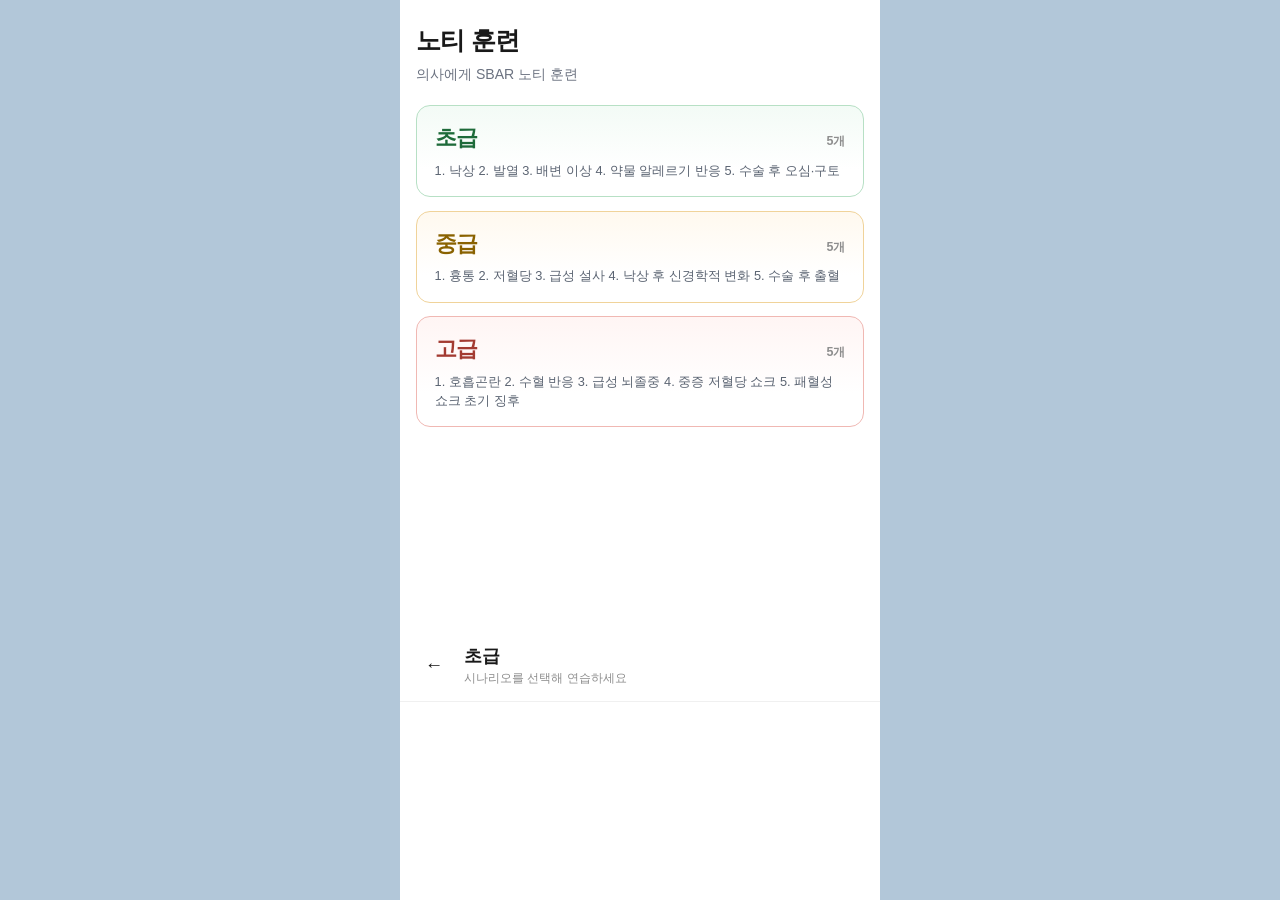
==== index.html @ 87e41dc7 "수정" ====
<!DOCTYPE html>
<html lang="ko">
<head>
  <meta charset="UTF-8" />
  <meta name="viewport" content="width=device-width, initial-scale=1.0" />
  <title>노티 훈련</title>
  <meta name="theme-color" content="#3a7bd5" />
  <meta name="application-name" content="노티 훈련" />
  <meta name="apple-mobile-web-app-capable" content="yes" />
  <meta name="apple-mobile-web-app-status-bar-style" content="default" />
  <meta name="apple-mobile-web-app-title" content="노티 훈련" />
  <link rel="manifest" href="manifest.webmanifest" />
  <link rel="icon" href="favicon.ico" sizes="any" />
  <link rel="icon" type="image/png" sizes="32x32" href="assets/icons/icon-32.png" />
  <link rel="icon" type="image/png" sizes="16x16" href="assets/icons/icon-16.png" />
  <link rel="icon" type="image/png" sizes="192x192" href="assets/icons/icon-192.png" />
  <link rel="apple-touch-icon" href="assets/apple-touch-icon.png" />
  <link rel="stylesheet" href="css/style.css" />
</head>
<body>
  <div class="app app--kakao-home">
    <!-- 메인: 제목 + 큰 난이도 탭(미리보기 포함). 시나리오 카드는 숨김 -->
    <section class="home-landing" id="homeLanding">
      <header class="home-landing__header">
        <h1 class="home-landing__title">노티 훈련</h1>
        <p class="home-landing__sub">의사에게 SBAR 노티 훈련</p>
      </header>

      <nav class="level-cards" id="levelCards" aria-label="난이도 선택">
        <button type="button" class="level-card level-card--1" data-level="1">
          <div class="level-card__top">
            <span class="level-card__label">초급</span>
            <span class="level-card__count" data-count-for="1"></span>
          </div>
          <p class="level-card__preview" data-preview-for="1"></p>
        </button>
        <button type="button" class="level-card level-card--2" data-level="2">
          <div class="level-card__top">
            <span class="level-card__label">중급</span>
            <span class="level-card__count" data-count-for="2"></span>
          </div>
          <p class="level-card__preview" data-preview-for="2"></p>
        </button>
        <button type="button" class="level-card level-card--3" data-level="3">
          <div class="level-card__top">
            <span class="level-card__label">고급</span>
            <span class="level-card__count" data-count-for="3"></span>
          </div>
          <p class="level-card__preview" data-preview-for="3"></p>
        </button>
      </nav>
    </section>

    <!-- 탭 진입 후: 시나리오 채팅방 목록 -->
    <section class="home-level" id="homeLevel" hidden>
      <header class="home-level__header">
        <button type="button" class="home-level__back" id="backToHomeBtn" aria-label="난이도 선택으로">←</button>
        <div>
          <div class="home-level__title" id="levelViewTitle">초급</div>
          <div class="home-level__sub">시나리오를 선택해 연습하세요</div>
        </div>
      </header>
      <main class="chat-room-list" id="scenarioList"></main>
    </section>
  </div>

  <script src="js/data.js?v=15"></script>
  <script src="js/chat-engine.js?v=18"></script>
  <script>
    document.addEventListener("DOMContentLoaded", () => {
      if (typeof initHomePage === "function") {
        initHomePage();
      } else if (typeof renderScenarioList === "function") {
        renderScenarioList("scenarioList");
      }
    });
  </script>
</body>
</html>
---- css/style.css ----
/* ===== 기본 ===== */
:root {
  --bg: #b2c7d9;
  --surface: #ffffff;
  --text: #191919;
  --text-muted: #8e8e8e;
  --bubble-partner: #ffffff;
  --bubble-me: #fee500;
  --accent: #3a7bd5;
  --border: #e5e5e5;
  --danger: #e74c3c;
  --success: #27ae60;
  --radius: 12px;
  --font: "Pretendard", "Apple SD Gothic Neo", "Noto Sans KR", sans-serif;
}

*,
*::before,
*::after {
  box-sizing: border-box;
  margin: 0;
  padding: 0;
}

body {
  font-family: var(--font);
  background: var(--bg);
  color: var(--text);
  min-height: 100vh;
  line-height: 1.5;
}

.app {
  max-width: 480px;
  margin: 0 auto;
  min-height: 100vh;
  background: var(--surface);
  display: flex;
  flex-direction: column;
}

﻿/* ===== index: 카톡형 채팅 목록 ===== */
.app--kakao-home { background: #fff; }
.kakao-home-header { padding: 1.1rem 1rem 0.85rem; background: #fff; border-bottom: 1px solid #f0f0f0; position: sticky; top: 0; z-index: 2; }
.kakao-home-header__top { display: flex; align-items: center; justify-content: space-between; gap: 0.75rem; }
.kakao-home-header__title { font-size: 1.35rem; font-weight: 700; letter-spacing: -0.03em; color: #191919; }
.kakao-home-header__actions { display: flex; align-items: center; gap: 0.85rem; color: #191919; }
.kakao-icon { font-size: 1.05rem; line-height: 1; opacity: 0.85; }
.kakao-home-header__sub { margin-top: 0.35rem; font-size: 0.8rem; color: #8e8e8e; }


.home-landing {
  flex: 1;
  display: flex;
  flex-direction: column;
  padding: 1.35rem 1rem 1.75rem;
  background: #fff;
}

.home-landing__header {
  margin-bottom: 1.25rem;
}

.home-landing__title {
  font-size: 1.55rem;
  font-weight: 800;
  letter-spacing: -0.03em;
  color: #191919;
}

.home-landing__sub {
  margin-top: 0.35rem;
  font-size: 0.88rem;
  color: #6b7280;
  word-break: keep-all;
}

.level-cards {
  display: flex;
  flex-direction: column;
  gap: 0.85rem;
}

.level-card {
  width: 100%;
  text-align: left;
  border: 1.5px solid #e5e7eb;
  background: #fafbfc;
  border-radius: 14px;
  padding: 1.05rem 1.1rem 1rem;
  font-family: inherit;
  color: inherit;
  cursor: pointer;
  -webkit-tap-highlight-color: transparent;
  transition: border-color 0.15s, background 0.15s, transform 0.1s;
}

.level-card:hover,
.level-card:active {
  background: #fff;
}

.level-card--1 {
  border-color: #b7e0c5;
  background: linear-gradient(180deg, #f3fbf6 0%, #fff 70%);
}
.level-card--2 {
  border-color: #f0d39a;
  background: linear-gradient(180deg, #fff9ef 0%, #fff 70%);
}
.level-card--3 {
  border-color: #f0b8b3;
  background: linear-gradient(180deg, #fff5f4 0%, #fff 70%);
}

.level-card__top {
  display: flex;
  align-items: baseline;
  justify-content: space-between;
  gap: 0.75rem;
  margin-bottom: 0.55rem;
}

.level-card__label {
  font-size: 1.35rem;
  font-weight: 800;
  letter-spacing: -0.02em;
}

.level-card--1 .level-card__label { color: #1e6b3a; }
.level-card--2 .level-card__label { color: #8a6200; }
.level-card--3 .level-card__label { color: #a33b32; }

.level-card__count {
  font-size: 0.78rem;
  font-weight: 600;
  color: #8e8e8e;
}

.level-card__preview {
  margin: 0;
  font-size: 0.8rem;
  line-height: 1.5;
  color: #5b6472;
  word-break: keep-all;
}

.home-level {
  flex: 1;
  display: flex;
  flex-direction: column;
  min-height: 0;
  background: #fff;
}

.home-level__header {
  display: flex;
  align-items: center;
  gap: 0.75rem;
  padding: 0.85rem 1rem;
  border-bottom: 1px solid #f0f0f0;
  position: sticky;
  top: 0;
  background: #fff;
  z-index: 2;
}

.home-level__back {
  flex-shrink: 0;
  width: 36px;
  height: 36px;
  border: none;
  border-radius: 50%;
  background: transparent;
  font-size: 1.15rem;
  cursor: pointer;
  color: #191919;
  font-family: inherit;
}

.home-level__back:hover {
  background: #f0f0f0;
}

.home-level__title {
  font-size: 1.1rem;
  font-weight: 700;
  color: #191919;
}

.home-level__sub {
  font-size: 0.75rem;
  color: #8e8e8e;
}

.chat-room-list { flex: 1; display: flex; flex-direction: column; background: #fff; padding-bottom: 1.5rem; }
.chat-room-list__empty {
  padding: 2rem 1.25rem;
  text-align: center;
  color: #8e8e8e;
  font-size: 0.9rem;
}
.chat-room { display: flex; align-items: center; gap: 0.85rem; width: 100%; padding: 0.85rem 1rem; border: none; border-bottom: 1px solid #f5f5f5; background: #fff; text-align: left; font-family: inherit; color: inherit; cursor: pointer; }
.chat-room:hover, .chat-room:active { background: #f7f7f7; }
.chat-room__avatar { flex-shrink: 0; width: 52px; height: 52px; border-radius: 50%; display: flex; align-items: center; justify-content: center; font-size: 1.05rem; font-weight: 700; color: #fff; letter-spacing: -0.02em; }
.chat-room__body { flex: 1; min-width: 0; }
.chat-room__top { display: flex; align-items: baseline; justify-content: space-between; gap: 0.5rem; }
.chat-room__name {
  margin-top: 0.2rem;
  font-size: 0.75rem;
  font-weight: 500;
  color: #8e8e8e;
  white-space: nowrap;
  overflow: hidden;
  text-overflow: ellipsis;
}
.chat-room__situation {
  flex-shrink: 0;
  max-width: 42%;
  font-size: 0.86rem;
  font-weight: 700;
  color: #3a7bd5;
  text-align: right;
  line-height: 1.3;
  word-break: keep-all;
}
.chat-room__preview {
  flex: 1;
  min-width: 0;
  margin-top: 0;
  display: flex;
  align-items: center;
  gap: 0.4rem;
  font-size: 0.98rem;
  font-weight: 600;
  color: #191919;
  line-height: 1.35;
}
.chat-room__preview-text {
  min-width: 0;
  white-space: nowrap;
  overflow: hidden;
  text-overflow: ellipsis;
}
.chat-room__level {
  display: inline-flex;
  align-items: center;
  flex-shrink: 0;
  padding: 0.12rem 0.4rem;
  border-radius: 4px;
  font-size: 0.65rem;
  font-weight: 700;
  letter-spacing: -0.02em;
  line-height: 1.2;
}
.chat-room__level--1 { background: #e8f5ee; color: #1e6b3a; }
.chat-room__level--2 { background: #fff4e0; color: #8a6200; }
.chat-room__level--3 { background: #fdecea; color: #a33b32; }
.chat-room__badge { flex-shrink: 0; min-width: 1.15rem; height: 1.15rem; padding: 0 0.35rem; border-radius: 999px; background: #fe4350; color: #fff; font-size: 0.68rem; font-weight: 700; display: flex; align-items: center; justify-content: center; }
.app-header { padding: 2rem 1.25rem 1.25rem; background: linear-gradient(160deg, #3a7bd5 0%, #00d2ff 100%); color: #fff; }
.brand { font-size: 1.75rem; font-weight: 700; letter-spacing: -0.02em; }
.tagline { margin-top: 0.35rem; font-size: 0.9rem; opacity: 0.9; }
.scenario-list { padding: 1rem 1.25rem 2rem; display: flex; flex-direction: column; gap: 0.75rem; flex: 1; }
.scenario-card { display: block; width: 100%; padding: 1rem 1.1rem; border: 1px solid var(--border); border-radius: var(--radius); text-decoration: none; text-align: left; font-family: inherit; color: inherit; background: var(--surface); cursor: pointer; }
.scenario-card__title { font-size: 1.05rem; font-weight: 600; }
.scenario-card__subtitle { margin-top: 0.25rem; font-size: 0.85rem; color: var(--text-muted); }

/* ===== 채팅 UI (scenario.html용 뼈대) ===== */
.chat-header {
  display: flex;
  align-items: center;
  gap: 0.75rem;
  padding: 0.75rem 1rem;
  background: var(--surface);
  border-bottom: 1px solid var(--border);
}

.chat-header__back {
  display: flex;
  align-items: center;
  justify-content: center;
  width: 36px;
  height: 36px;
  border-radius: 50%;
  color: var(--text);
  text-decoration: none;
  font-size: 1.1rem;
  flex-shrink: 0;
}

.chat-header__back:hover {
  background: #f0f0f0;
}

.scenario-prep {
  flex: 1;
  background: #f5f7fa;
  overflow-y: auto;
}

.scenario-error {
  padding: 2rem 1.25rem;
  text-align: center;
}

.scenario-error p {
  margin-bottom: 1rem;
  color: var(--text-muted);
}

.trigger-banner {
  margin: 1rem 1rem 0;
  padding: 1rem 1.1rem;
  background: #fff3cd;
  border-left: 4px solid #e6a800;
  border-radius: 8px;
}

.trigger-banner__label {
  font-size: 0.75rem;
  font-weight: 700;
  color: #8a6d00;
  letter-spacing: 0.02em;
  margin-bottom: 0.35rem;
}

.trigger-banner__text {
  font-size: 0.95rem;
  font-weight: 500;
  color: var(--text);
  word-break: keep-all;
}

.practice-history {
  margin: 0.65rem 1rem 0;
  padding: 0.75rem 0.9rem;
  background: #f0f4f8;
  border: 1px solid #d9e2ec;
  border-radius: 8px;
}

.practice-history__title {
  margin: 0 0 0.45rem;
  font-size: 0.88rem;
  font-weight: 700;
  color: #2a4a6b;
  word-break: keep-all;
}

.practice-history__list {
  list-style: none;
  margin: 0;
  padding: 0;
  max-height: 5.5rem;
  overflow-y: auto;
  -webkit-overflow-scrolling: touch;
  display: flex;
  flex-direction: column;
  gap: 0.3rem;
}

.practice-history__item {
  font-size: 0.8rem;
  color: #4a5d73;
  line-height: 1.35;
}

.chat-header__avatar {
  width: 40px;
  height: 40px;
  border-radius: 50%;
  background: #d0d0d0;
  object-fit: cover;
}

.chat-header__name {
  font-weight: 600;
  font-size: 1rem;
}

.chat-header__role {
  font-size: 0.75rem;
  color: var(--text-muted);
}

.chat-body {
  flex: 1;
  padding: 1rem;
  background: var(--bg);
  overflow-y: auto;
  display: flex;
  flex-direction: column;
  gap: 0.5rem;
}

.msg {
  display: flex;
  flex-direction: column;
  max-width: 80%;
}

.msg--partner {
  align-self: flex-start;
}

.msg--me {
  align-self: flex-end;
}

.msg__name {
  font-size: 0.72rem;
  color: #555;
  margin-bottom: 0.2rem;
  padding: 0 0.15rem;
}

.msg--me .msg__name {
  text-align: right;
}

.msg__bubble {
  padding: 0.6rem 0.85rem;
  border-radius: var(--radius);
  font-size: 0.95rem;
  word-break: keep-all;
}

.msg--partner .msg__bubble {
  background: var(--bubble-partner);
  border-top-left-radius: 4px;
}

.msg--me .msg__bubble {
  background: var(--bubble-me);
  border-top-right-radius: 4px;
}

.msg__time {
  font-size: 0.7rem;
  color: var(--text-muted);
  margin-top: 0.15rem;
  padding: 0 0.25rem;
}

.msg--me .msg__time {
  text-align: right;
}

/* 환자 상황 요약 카드 */
.context-card {
  margin: 0.5rem 0;
  padding: 0.75rem 1rem;
  background: rgba(0, 0, 0, 0.06);
  border-radius: 8px;
  font-size: 0.85rem;
  color: #444;
}

.context-card__label {
  font-weight: 600;
  margin-bottom: 0.25rem;
}

/* 선택지 */
.choices {
  padding: 0.75rem 1rem 1.25rem;
  display: flex;
  flex-direction: column;
  gap: 0.5rem;
  background: var(--surface);
  border-top: 1px solid var(--border);
}

.choice-btn {
  width: 100%;
  padding: 0.85rem 1rem;
  text-align: left;
  font-size: 0.9rem;
  font-family: inherit;
  line-height: 1.4;
  border: 1px solid var(--border);
  border-radius: var(--radius);
  background: var(--surface);
  cursor: pointer;
  transition: background 0.15s, border-color 0.15s;
}

.choice-btn:hover {
  border-color: var(--accent);
  background: #f0f7ff;
}

.choice-btn:disabled {
  opacity: 0.5;
  cursor: not-allowed;
}

/* 피드백 카드 */
.feedback-card {
  margin: 0.75rem 0;
  padding: 1rem;
  border-radius: var(--radius);
  font-size: 0.9rem;
}

.feedback-card--ok {
  background: #eafaf1;
  border-left: 4px solid var(--success);
}

.feedback-card--bad {
  background: #fdecea;
  border-left: 4px solid var(--danger);
}

.feedback-card__sbar {
  display: flex;
  gap: 0.5rem;
  margin-top: 0.5rem;
  flex-wrap: wrap;
}

.sbar-badge {
  font-size: 0.75rem;
  padding: 0.15rem 0.5rem;
  border-radius: 4px;
  background: #eee;
}

.sbar-badge--hit {
  background: #d4edda;
  color: #155724;
}

.sbar-badge--miss {
  background: #f8d7da;
  color: #721c24;
}

/* 차트 / 통화 UI 뼈대 */
.chart-panel {
  padding: 1rem;
}

.chart-panel__heading {
  font-size: 1.05rem;
  font-weight: 700;
  margin-bottom: 0.5rem;
}

.patient-banner {
  margin-bottom: 0.65rem;
  padding: 0.65rem 0.85rem;
  background: var(--surface);
  border: 1px solid var(--border);
  border-radius: 10px;
  font-size: 0.88rem;
  font-weight: 600;
  line-height: 1.4;
  word-break: keep-all;
}

.chart-cards {
  display: flex;
  flex-direction: column;
  gap: 0.5rem;
}

.chart-card {
  background: var(--surface);
  border: 1px solid var(--border);
  border-radius: 10px;
  padding: 0.65rem 0.85rem;
}

.chart-card__title {
  font-size: 0.75rem;
  font-weight: 700;
  color: var(--accent);
  margin-bottom: 0.2rem;
}

.chart-card__body {
  font-size: 0.9rem;
}

.chart-card__text {
  margin: 0;
  line-height: 1.45;
  word-break: keep-all;
}

.call-bar {
  display: flex;
  align-items: center;
  justify-content: center;
  gap: 0.5rem;
  padding: 0.6rem;
  background: #2d2d2d;
  color: #fff;
  font-size: 0.85rem;
}

.btn-primary {
  display: inline-block;
  width: 100%;
  padding: 0.85rem;
  margin-top: 0.75rem;
  border: none;
  border-radius: var(--radius);
  background: var(--accent);
  color: #fff;
  font-family: inherit;
  font-size: 0.95rem;
  font-weight: 600;
  cursor: pointer;
  text-align: center;
  text-decoration: none;
}

.btn-primary:hover {
  filter: brightness(1.05);
}
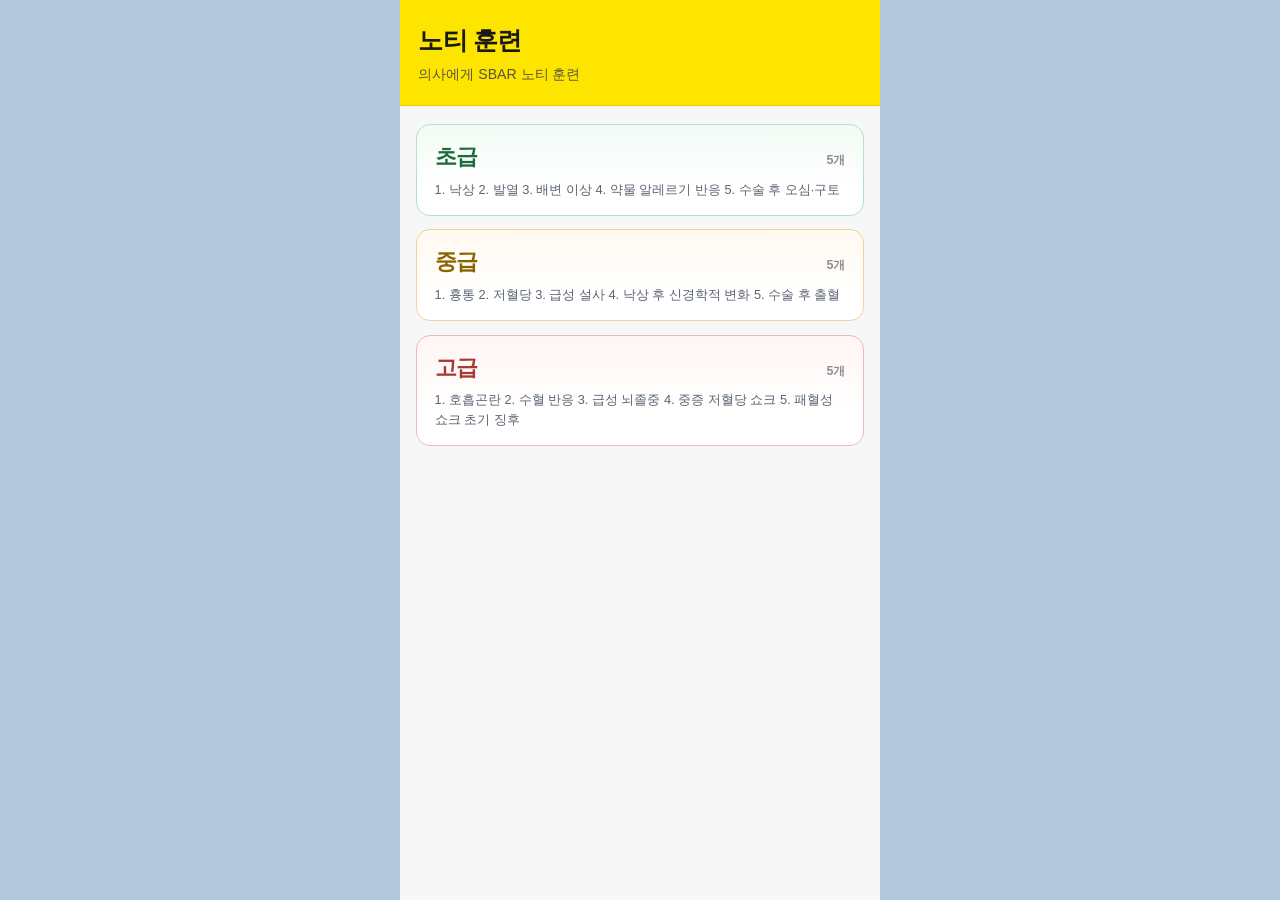
==== commit e0a67084: "수정" ====
--- a/index.html
+++ b/index.html
@@ -4,7 +4,7 @@
   <meta charset="UTF-8" />
   <meta name="viewport" content="width=device-width, initial-scale=1.0" />
   <title>노티 훈련</title>
-  <meta name="theme-color" content="#3a7bd5" />
+  <meta name="theme-color" content="#fee500" />
   <meta name="application-name" content="노티 훈련" />
   <meta name="apple-mobile-web-app-capable" content="yes" />
   <meta name="apple-mobile-web-app-status-bar-style" content="default" />
@@ -64,7 +64,7 @@
     </section>
   </div>
 
-  <script src="js/data.js?v=15"></script>
+  <script src="js/data.js?v=16"></script>
   <script src="js/chat-engine.js?v=18"></script>
   <script>
     document.addEventListener("DOMContentLoaded", () => {
--- a/css/style.css
+++ b/css/style.css
@@ -53,12 +53,15 @@
   flex: 1;
   display: flex;
   flex-direction: column;
-  padding: 1.35rem 1rem 1.75rem;
+  padding: 0;
   background: #fff;
 }
 
 .home-landing__header {
-  margin-bottom: 1.25rem;
+  margin: 0;
+  padding: 1.35rem 1.15rem 1.2rem;
+  background: #fee500;
+  border-bottom: 1px solid #e6cf00;
 }
 
 .home-landing__title {
@@ -71,7 +74,7 @@
 .home-landing__sub {
   margin-top: 0.35rem;
   font-size: 0.88rem;
-  color: #6b7280;
+  color: #5c5340;
   word-break: keep-all;
 }
 
@@ -79,6 +82,9 @@
   display: flex;
   flex-direction: column;
   gap: 0.85rem;
+  padding: 1.15rem 1rem 1.75rem;
+  background: #f7f7f7;
+  flex: 1;
 }
 
 .level-card {
@@ -151,6 +157,11 @@
   flex-direction: column;
   min-height: 0;
   background: #fff;
+}
+
+.home-landing[hidden],
+.home-level[hidden] {
+  display: none !important;
 }
 
 .home-level__header {
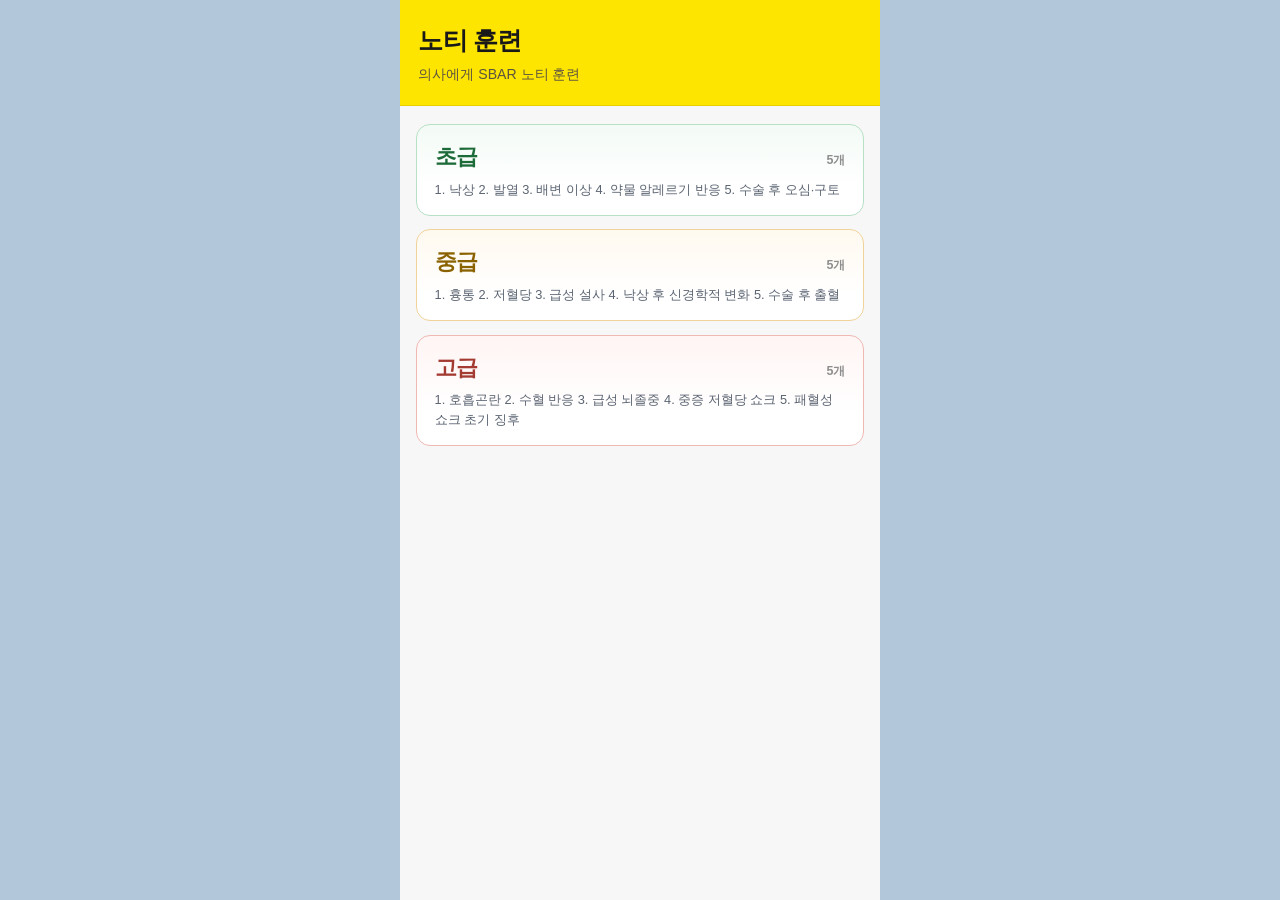
==== commit f9a23690: "수정" ====
--- a/index.html
+++ b/index.html
@@ -1,4 +1,4 @@
-<!DOCTYPE html>
+﻿<!DOCTYPE html>
 <html lang="ko">
 <head>
   <meta charset="UTF-8" />
@@ -64,8 +64,8 @@
     </section>
   </div>
 
-  <script src="js/data.js?v=16"></script>
-  <script src="js/chat-engine.js?v=18"></script>
+  <script src="js/data.js?v=20260911"></script>
+  <script src="js/chat-engine.js?v=20260911"></script>
   <script>
     document.addEventListener("DOMContentLoaded", () => {
       if (typeof initHomePage === "function") {
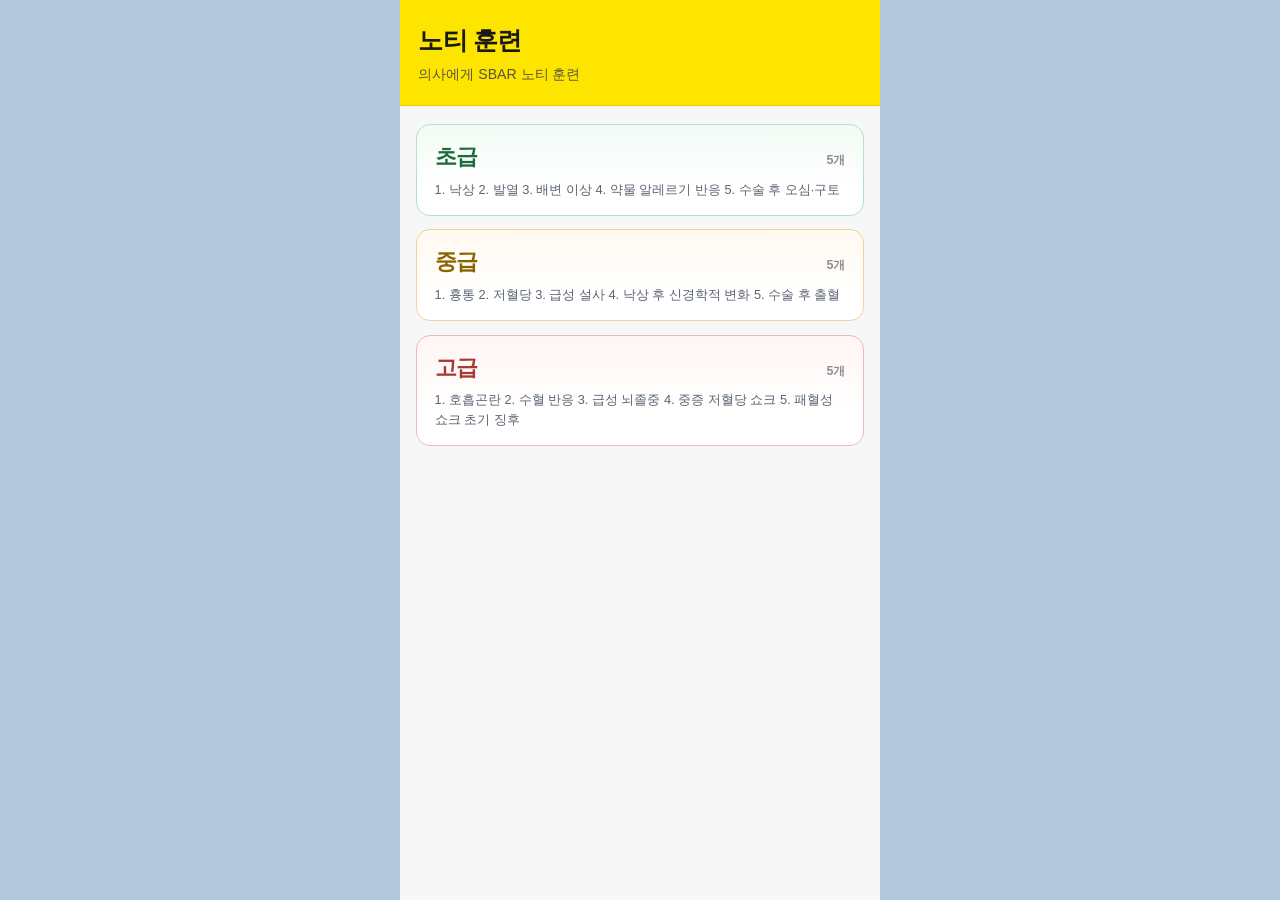
==== commit 36aeb32a: "수정" ====
--- a/index.html
+++ b/index.html
@@ -64,7 +64,7 @@
     </section>
   </div>
 
-  <script src="js/data.js?v=20260911"></script>
+  <script src="js/data.js?v=20260929e"></script>
   <script src="js/chat-engine.js?v=20260911"></script>
   <script>
     document.addEventListener("DOMContentLoaded", () => {
